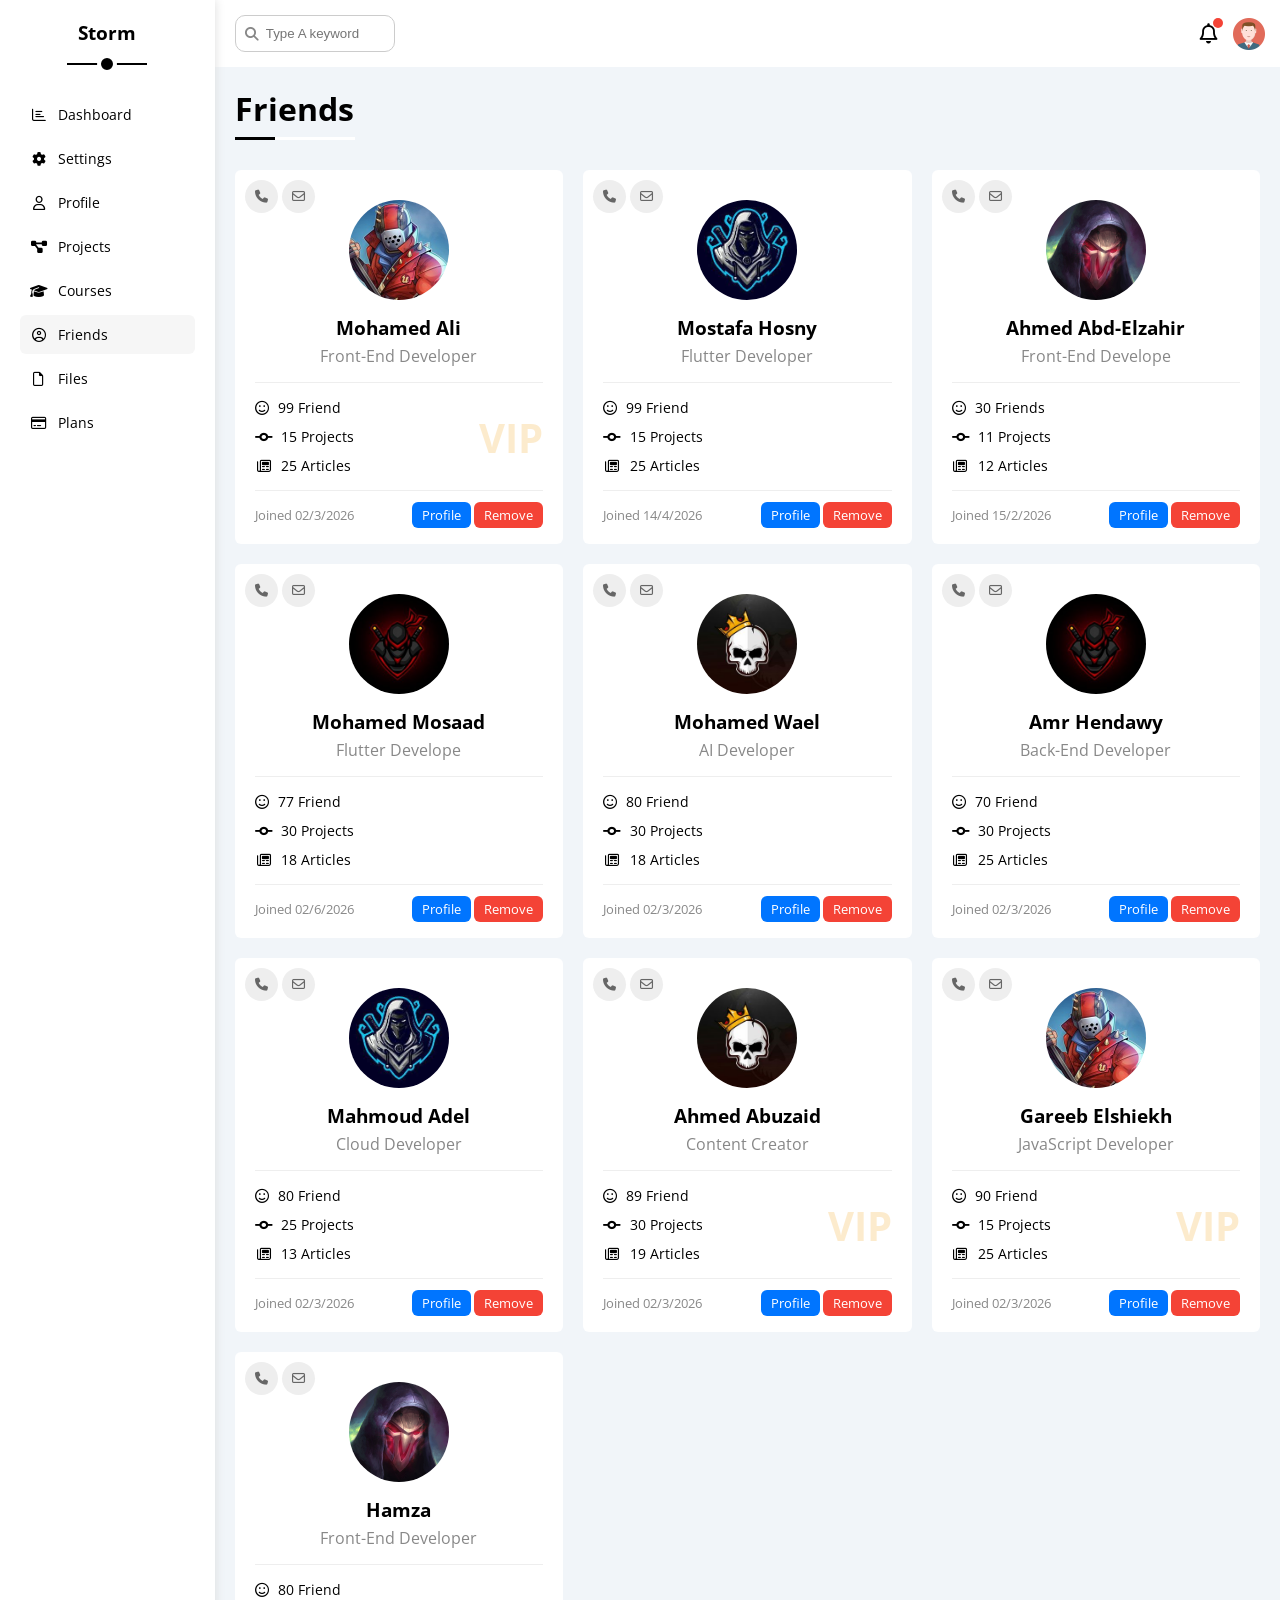
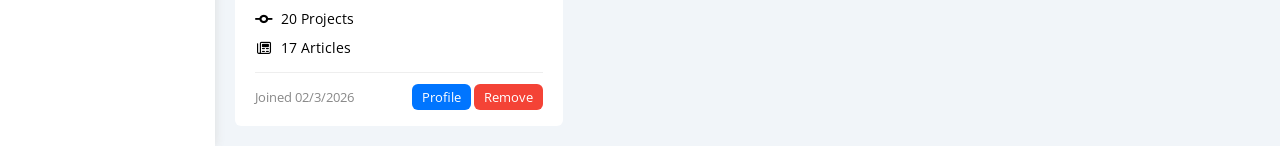
==== friends.html @ 32ca8e14 "push the project" ====
<!doctype html>
<html lang="en">
  <head>
    <meta charset="UTF-8" />
    <meta http-equiv="X-UA-Compatible" content="IE=edge" />
    <meta name="viewport" content="width=device-width, initial-scale=1.0" />
    <title>Friends</title>
    <link rel="stylesheet" href="css/all.min.css" />
    <link rel="stylesheet" href="css/framework.css" />
    <link rel="stylesheet" href="css/master.css" />
    <link rel="preconnect" href="https://fonts.googleapis.com" />
    <link rel="preconnect" href="https://fonts.gstatic.com" crossorigin />
    <link
      href="https://fonts.googleapis.com/css2?family=Open+Sans:wght@300;500&#038;display=swap"
      rel="stylesheet"
    />
  </head>
  <body>
    <div class="page d-flex">
      <div class="sidebar bg-white p-20 p-relative">
        <h3 class="p-relative txt-c mt-0 ">Storm</h3>
        <ul>
          <li>
            <a class="d-flex align-center fs-14 c-black rad-6 p-10" href="index.html">
              <i class="fa-regular fa-chart-bar fa-fw"></i>
              <span>Dashboard</span>
            </a>
          </li>
          <li>
            <a class="d-flex align-center fs-14 c-black rad-6 p-10" href="settings.html">
              <i class="fa-solid fa-gear fa-fw"></i>
              <span>Settings</span>
            </a>
          </li>
          <li>
            <a class="d-flex align-center fs-14 c-black rad-6 p-10" href="profile.html">
              <i class="fa-regular fa-user fa-fw"></i>
              <span>Profile</span>
            </a>
          </li>
          <li>
            <a class="d-flex align-center fs-14 c-black rad-6 p-10" href="projects.html">
              <i class="fa-solid fa-diagram-project fa-fw"></i>
              <span>Projects</span>
            </a>
          </li>
          <li>
            <a class="d-flex align-center fs-14 c-black rad-6 p-10" href="courses.html">
              <i class="fa-solid fa-graduation-cap fa-fw"></i>
              <span>Courses</span>
            </a>
          </li>
          <li>
            <a class="active d-flex align-center fs-14 c-black rad-6 p-10" href="friends.html">
              <i class="fa-regular fa-circle-user fa-fw"></i>
              <span>Friends</span>
            </a>
          </li>
          <li>
            <a class="d-flex align-center fs-14 c-black rad-6 p-10" href="files.html">
              <i class="fa-regular fa-file fa-fw"></i>
              <span>Files</span>
            </a>
          </li>
          <li>
            <a class="d-flex align-center fs-14 c-black rad-6 p-10" href="plans.html">
              <i class="fa-regular fa-credit-card fa-fw"></i>
              <span>Plans</span>
            </a>
          </li>
        </ul>
      </div>
      <div class="content w-full">
        <!-- Start Head  -->
         <div class="head bg-white p-15 between-flex">
          <div class="search p-relative">
            <input class="p-10" type="search" placeholder="Type A keyword">
          </div>
          <div class="icons d-flex align-center">
            <span class="notification p-relative">
              <i class="fa-regular fa-bell fa-lg"></i>
            </span>
            <img src="img/avatar.png" alt="">
          </div>
         </div>
        <!-- End Head  -->
         <h1 class="p-relative">Friends</h1>
         <div class="friends-page d-grid m-20 gap-20">
            <div class="friend bg-white rad-6 p-20 p-relative">
                <div class="call-us">
                    <i class="fa-solid fa-phone"></i>
                    <i class="fa-regular fa-envelope"></i>
                </div>
                <div class="txt-c">
                    <img class="mb-10 mt-10 rad-half w-100 h-100" src="img/friend-01.jpg" alt="">               
                    <h3 class="m-0">Mohamed Ali</h3>
                    <p class="c-gray mt-5 mb-10">Front-End Developer</p>
                </div>
                <div class="icons p-relative fs-14">
                    <div class="mb-10">
                        <i class="fa-regular fa-face-smile mr-5"></i>
                        <span>99 Friend</span>
                    </div>
                    <div class="mb-10">
                        <i class="fa-solid fa-code-commit fa-fw mr-5"></i>
                        <span>15 Projects</span>
                    </div>
                    <div>
                        <i class="fa-regular fa-newspaper fa-fw mr-5"></i>
                        <span>25 Articles</span>
                    </div>
                    <span class="vip fw-bold c-orange">VIP</span>
                </div>
                <div class="info between-flex fs-13">
                    <span class="c-gray">Joined 02/3/2026</span>
                    <div>
                        <a class="bg-blue c-white btn-shape" href="profile.html">Profile</a>
                        <a class="bg-red c-white btn-shape" href="#">Remove</a>
                    </div>
                </div>
            </div>
            <div class="friend bg-white rad-6 p-20 p-relative">
                <div class="call-us">
                    <i class="fa-solid fa-phone"></i>
                    <i class="fa-regular fa-envelope"></i>
                </div>
                <div class="txt-c">
                    <img class="mb-10 mt-10 rad-half w-100 h-100" src="img/friend-02.jpg" alt="">               
                    <h3 class="m-0">Mostafa Hosny</h3>
                    <p class="c-gray mt-5 mb-10">Flutter Developer</p>
                </div>
                <div class="icons p-relative fs-14">
                    <div class="mb-10">
                        <i class="fa-regular fa-face-smile mr-5"></i>
                        <span>99 Friend</span>
                    </div>
                    <div class="mb-10">
                        <i class="fa-solid fa-code-commit fa-fw mr-5"></i>
                        <span>15 Projects</span>
                    </div>
                    <div>
                        <i class="fa-regular fa-newspaper fa-fw mr-5"></i>
                        <span>25 Articles</span>
                    </div>
                </div>
                <div class="info between-flex fs-13">
                    <span class="c-gray">Joined 14/4/2026</span>
                    <div>
                        <a class="bg-blue c-white btn-shape" href="profile.html">Profile</a>
                        <a class="bg-red c-white btn-shape" href="#">Remove</a>
                    </div>
                </div>
            </div>
            <div class="friend bg-white rad-6 p-20 p-relative">
                <div class="call-us">
                    <i class="fa-solid fa-phone"></i>
                    <i class="fa-regular fa-envelope"></i>
                </div>
                <div class="txt-c">
                    <img class="mb-10 mt-10 rad-half w-100 h-100" src="img/friend-03.jpg" alt="">               
                    <h3 class="m-0">Ahmed Abd-Elzahir</h3>
                    <p class="c-gray mt-5 mb-10">Front-End Develope</p>
                </div>
                <div class="icons p-relative fs-14">
                    <div class="mb-10">
                        <i class="fa-regular fa-face-smile mr-5"></i>
                        <span>30 Friends</span>
                    </div>
                    <div class="mb-10">
                        <i class="fa-solid fa-code-commit fa-fw mr-5"></i>
                        <span>11 Projects</span>
                    </div>
                    <div>
                        <i class="fa-regular fa-newspaper fa-fw mr-5"></i>
                        <span>12 Articles</span>
                    </div>
                </div>
                <div class="info between-flex fs-13">
                    <span class="c-gray">Joined 15/2/2026</span>
                    <div>
                        <a class="bg-blue c-white btn-shape" href="profile.html">Profile</a>
                        <a class="bg-red c-white btn-shape" href="#">Remove</a>
                    </div>
                </div>
            </div>
            <div class="friend bg-white rad-6 p-20 p-relative">
                <div class="call-us">
                    <i class="fa-solid fa-phone"></i>
                    <i class="fa-regular fa-envelope"></i>
                </div>
                <div class="txt-c">
                    <img class="mb-10 mt-10 rad-half w-100 h-100" src="img/friend-04.jpg" alt="">               
                    <h3 class="m-0">Mohamed Mosaad</h3>
                    <p class="c-gray mt-5 mb-10">Flutter Develope</p>
                </div>
                <div class="icons p-relative fs-14">
                    <div class="mb-10">
                        <i class="fa-regular fa-face-smile mr-5"></i>
                        <span>77 Friend</span>
                    </div>
                    <div class="mb-10">
                        <i class="fa-solid fa-code-commit fa-fw mr-5"></i>
                        <span>30 Projects</span>
                    </div>
                    <div>
                        <i class="fa-regular fa-newspaper fa-fw mr-5"></i>
                        <span>18 Articles</span>
                    </div>
                </div>
                <div class="info between-flex fs-13">
                    <span class="c-gray">Joined 02/6/2026</span>
                    <div>
                        <a class="bg-blue c-white btn-shape" href="profile.html">Profile</a>
                        <a class="bg-red c-white btn-shape" href="#">Remove</a>
                    </div>
                </div>
            </div>
            <div class="friend bg-white rad-6 p-20 p-relative">
                <div class="call-us">
                    <i class="fa-solid fa-phone"></i>
                    <i class="fa-regular fa-envelope"></i>
                </div>
                <div class="txt-c">
                    <img class="mb-10 mt-10 rad-half w-100 h-100" src="img/friend-05.jpg" alt="">               
                    <h3 class="m-0">Mohamed Wael</h3>
                    <p class="c-gray mt-5 mb-10">AI Developer</p>
                </div>
                <div class="icons p-relative fs-14">
                    <div class="mb-10">
                        <i class="fa-regular fa-face-smile mr-5"></i>
                        <span>80 Friend</span>
                    </div>
                    <div class="mb-10">
                        <i class="fa-solid fa-code-commit fa-fw mr-5"></i>
                        <span>30 Projects</span>
                    </div>
                    <div>
                        <i class="fa-regular fa-newspaper fa-fw mr-5"></i>
                        <span>18 Articles</span>
                    </div>
                </div>
                <div class="info between-flex fs-13">
                    <span class="c-gray">Joined 02/3/2026</span>
                    <div>
                        <a class="bg-blue c-white btn-shape" href="profile.html">Profile</a>
                        <a class="bg-red c-white btn-shape" href="#">Remove</a>
                    </div>
                </div>
            </div>
            <div class="friend bg-white rad-6 p-20 p-relative">
                <div class="call-us">
                    <i class="fa-solid fa-phone"></i>
                    <i class="fa-regular fa-envelope"></i>
                </div>
                <div class="txt-c">
                    <img class="mb-10 mt-10 rad-half w-100 h-100" src="img/friend-04.jpg" alt="">               
                    <h3 class="m-0">Amr Hendawy</h3>
                    <p class="c-gray mt-5 mb-10">Back-End Developer</p>
                </div>
                <div class="icons p-relative fs-14">
                    <div class="mb-10">
                        <i class="fa-regular fa-face-smile mr-5"></i>
                        <span>70 Friend</span>
                    </div>
                    <div class="mb-10">
                        <i class="fa-solid fa-code-commit fa-fw mr-5"></i>
                        <span>30 Projects</span>
                    </div>
                    <div>
                        <i class="fa-regular fa-newspaper fa-fw mr-5"></i>
                        <span>25 Articles</span>
                    </div>
                </div>
                <div class="info between-flex fs-13">
                    <span class="c-gray">Joined 02/3/2026</span>
                    <div>
                        <a class="bg-blue c-white btn-shape" href="profile.html">Profile</a>
                        <a class="bg-red c-white btn-shape" href="#">Remove</a>
                    </div>
                </div>
            </div>
            <div class="friend bg-white rad-6 p-20 p-relative">
                <div class="call-us">
                    <i class="fa-solid fa-phone"></i>
                    <i class="fa-regular fa-envelope"></i>
                </div>
                <div class="txt-c">
                    <img class="mb-10 mt-10 rad-half w-100 h-100" src="img/friend-02.jpg" alt="">               
                    <h3 class="m-0">Mahmoud Adel</h3>
                    <p class="c-gray mt-5 mb-10">Cloud Developer</p>
                </div>
                <div class="icons p-relative fs-14">
                    <div class="mb-10">
                        <i class="fa-regular fa-face-smile mr-5"></i>
                        <span>80 Friend</span>
                    </div>
                    <div class="mb-10">
                        <i class="fa-solid fa-code-commit fa-fw mr-5"></i>
                        <span>25 Projects</span>
                    </div>
                    <div>
                        <i class="fa-regular fa-newspaper fa-fw mr-5"></i>
                        <span>13 Articles</span>
                    </div>
                </div>
                <div class="info between-flex fs-13">
                    <span class="c-gray">Joined 02/3/2026</span>
                    <div>
                        <a class="bg-blue c-white btn-shape" href="profile.html">Profile</a>
                        <a class="bg-red c-white btn-shape" href="#">Remove</a>
                    </div>
                </div>
            </div>
            <div class="friend bg-white rad-6 p-20 p-relative">
                <div class="call-us">
                    <i class="fa-solid fa-phone"></i>
                    <i class="fa-regular fa-envelope"></i>
                </div>
                <div class="txt-c">
                    <img class="mb-10 mt-10 rad-half w-100 h-100" src="img/friend-05.jpg" alt="">               
                    <h3 class="m-0">Ahmed Abuzaid</h3>
                    <p class="c-gray mt-5 mb-10">Content Creator</p>
                </div>
                <div class="icons p-relative fs-14">
                    <div class="mb-10">
                        <i class="fa-regular fa-face-smile mr-5"></i>
                        <span>89 Friend</span>
                    </div>
                    <div class="mb-10">
                        <i class="fa-solid fa-code-commit fa-fw mr-5"></i>
                        <span>30 Projects</span>
                    </div>
                    <div>
                        <i class="fa-regular fa-newspaper fa-fw mr-5"></i>
                        <span>19 Articles</span>
                    </div>
                    <span class="vip fw-bold c-orange">VIP</span>
                </div>
                <div class="info between-flex fs-13">
                    <span class="c-gray">Joined 02/3/2026</span>
                    <div>
                        <a class="bg-blue c-white btn-shape" href="profile.html">Profile</a>
                        <a class="bg-red c-white btn-shape" href="#">Remove</a>
                    </div>
                </div>
            </div>
            <div class="friend bg-white rad-6 p-20 p-relative">
                <div class="call-us">
                    <i class="fa-solid fa-phone"></i>
                    <i class="fa-regular fa-envelope"></i>
                </div>
                <div class="txt-c">
                    <img class="mb-10 mt-10 rad-half w-100 h-100" src="img/friend-01.jpg" alt="">               
                    <h3 class="m-0">Gareeb Elshiekh</h3>
                    <p class="c-gray mt-5 mb-10">JavaScript Developer</p>
                </div>
                <div class="icons p-relative fs-14">
                    <div class="mb-10">
                        <i class="fa-regular fa-face-smile mr-5"></i>
                        <span>90 Friend</span>
                    </div>
                    <div class="mb-10">
                        <i class="fa-solid fa-code-commit fa-fw mr-5"></i>
                        <span>15 Projects</span>
                    </div>
                    <div>
                        <i class="fa-regular fa-newspaper fa-fw mr-5"></i>
                        <span>25 Articles</span>
                    </div>
                    <span class="vip fw-bold c-orange">VIP</span>
                </div>
                <div class="info between-flex fs-13">
                    <span class="c-gray">Joined 02/3/2026</span>
                    <div>
                        <a class="bg-blue c-white btn-shape" href="profile.html">Profile</a>
                        <a class="bg-red c-white btn-shape" href="#">Remove</a>
                    </div>
                </div>
            </div>
            <div class="friend bg-white rad-6 p-20 p-relative">
                <div class="call-us">
                    <i class="fa-solid fa-phone"></i>
                    <i class="fa-regular fa-envelope"></i>
                </div>
                <div class="txt-c">
                    <img class="mb-10 mt-10 rad-half w-100 h-100" src="img/friend-03.jpg" alt="">               
                    <h3 class="m-0">Hamza</h3>
                    <p class="c-gray mt-5 mb-10">Front-End Developer</p>
                </div>
                <div class="icons p-relative fs-14">
                    <div class="mb-10">
                        <i class="fa-regular fa-face-smile mr-5"></i>
                        <span>80 Friend</span>
                    </div>
                    <div class="mb-10">
                        <i class="fa-solid fa-code-commit fa-fw mr-5"></i>
                        <span>20 Projects</span>
                    </div>
                    <div>
                        <i class="fa-regular fa-newspaper fa-fw mr-5"></i>
                        <span>17 Articles</span>
                    </div>
                </div>
                <div class="info between-flex fs-13">
                    <span class="c-gray">Joined 02/3/2026</span>
                    <div>
                        <a class="bg-blue c-white btn-shape" href="profile.html">Profile</a>
                        <a class="bg-red c-white btn-shape" href="#">Remove</a>
                    </div>
                </div>
            </div>
         </div>
      </div>
    </div>
    </div>
  </body>
</html>
---- css/framework.css ----
:root {
    --blue-color : #0075ff;
    --blue-alt-color: #0d69d5;
    --orange-color : #f59e0b;
    --green-color : #22c55e;
    --red-color : #f44336;
    --grey-color : #888;
}
/* Start Box  */
.d-flex {
    display: flex;
}
.f-wrap {
    flex-wrap: wrap;
} 
.align-center {
    align-items: center;
}
.space-between {
    justify-content: space-between;
}
.w-full {
    width: 100%;
}
.d-grid {
    display: grid;
}
.gap-20 {
    gap: 20px;
}
.d-block {
    display: block;
}
@media (max-width: 767px) {
    .block-mobile {
        display: block;
    }
    .hide-mobile {
        display: none;
    }
}
/* End Box  */

/* Start Padding + Margin  */
.p-10 {
    padding: 10px;
}
.p-15 {
    padding: 15px;
}
.p-20 {
    padding: 20px;
}
.pt-10 {
    padding-top: 10px;
}
.pt-15 {
    padding-top: 15px;
}
.pt-20 {
    padding-top: 20px;
}
.pb-15 {
    padding-bottom: 15px;
}
.pb-20 {
    padding-bottom: 20px;
}
.pl-15 {
    padding-left: 15px;
}
.m-15 {
    margin: 15px;
}
.m-20 {
    margin: 20px;
}
.m-0 {
    margin: 0;
}
.mt-0 {
    margin-top: 0;
}
.mt-5 {
    margin-top: 5px;
}
.mt-10 {
    margin-top: 10px;
}
.mt-15 {
    margin-top: 15px;
}
.mt-20 {
    margin-top: 20px;
}
.mt-25 {
    margin-top: 25px;
}
.mr-5 {
    margin-right: 5px;
}
.mr-10 {
    margin-right: 10px;
}
.mr-15 {
    margin-right: 15px;
}
.mb-0 {
    margin-bottom: 0px;
}
.mb-5 {
    margin-bottom: 5px;
}
.mb-10 {
    margin-bottom: 10px;
}
.mb-15 {
    margin-bottom: 15px;
}
.mb-20 {
    margin-bottom: 20px;
} 
.mb-25 {
    margin-bottom: 25px;
} 
/* End Padding + Margin  */

/* Start Color  */
.bg-white {
    background-color: white;
}
.bg-eee {
    background-color: #eee;
}
.bg-blue {
    background-color: var(--blue-color);
}
.bg-orange {
    background-color: var(--orange-color);
}
.bg-green {
    background-color: var(--green-color);
}
.bg-red {
    background-color: var(--red-color);
}
.c-white {
    color: white;
}
.c-black {
    color: black;
}
.c-gray {
    color: var(--grey-color);
}
.c-blue {
    color: var(--blue-color);
}
.c-orange {
    color: var(--orange-color);
}
.c-green {
    color: var(--green-color);
}
.c-red {
    color: var(--red-color);
}
/* End Color  */

/* Start Position  */
.p-absolute {
    position: absolute;
}
.p-relative {
    position: relative;
}
/* End Possition  */

/* Start Font  */
.txt-c {
    text-align: center;
}
.fs-13 {
    font-size: 13px;
}
.fs-14 {
    font-size: 14px;
}
.fs-15 {
    font-size: 15px;
}
.fs-25 {
    font-size: 25px;
}
.fw-bold {
    font-weight: bold;
}
.h-full {
    height: 100%;
}
.w-100 {
    width: 100px;
}
.h-100 {
    height: 100px;
}
@media (max-width: 767px) {
    .txt-c-mobile {
        text-align: center;
    }
}
.w-fit {
    width: fit-content;
}
/* End Font  */

/* Start Border  */
.rad-half {
    border-radius: 50%;
}
.b-none {
    border: none;
}
.border-ccc {
    border: 1px solid #ccc;
}
.border-eee {
    border: 1px solid #eee;
}
.borderb-eee {
    border-bottom: 1px solid #eee;
}
.rad-6 {
    border-radius: 6px;
}
.rad-10 {
    border-radius: 10px;
}
/* End Border  */
/* Start Components  */
.center-flex {
    display: flex;
    align-items: center;
    justify-content: center;
}
.between-flex {
    display: flex;
    align-items: center;
    justify-content: space-between;
}
.btn-shape {
    padding: 4px 10px;
    border-radius: 6px;
}
/* End Components  */
---- css/master.css ----
:root {
    --blue-color : #0075ff;
    --blue-alt-color: #0d69d5;
    --orange-color : #f59e0b;
    --green-color : #22c55e;
    --red-color : #f44336;
    --grey-color : #888;
}
* {
    -webkit-box-sizing: border-box;
    -moz-box-sizing: border-box;
    box-sizing: border-box;
    padding: 0;
    margin: 0;
}
body {
    font-family: "Open Sans", sans-serif;
    margin: 0;
}
*:focus {
    outline: none;
}
a {
    text-decoration: none;
}
ul {
    list-style: none;
    padding: 0;
}
::-webkit-scrollbar {
    width: 15px;
}
::-webkit-scrollbar-track {
    background-color: white;
}
::-webkit-scrollbar-thumb {
    background-color: var(--blue-color);
}
::-webkit-scrollbar-thumb:hover {
    background-color: var(--blue-alt-color);
}
.page {
    background-color: #f1f5f9;
    min-height: 100vh;
}

/* Start Sidebar  */
.sidebar {
    width: 250px;
    box-shadow: 0 0 10px #DDD;
}
.sidebar > h3 {
    margin-bottom: 50px;
}
.sidebar > h3::before {
    content: "";
    position: absolute;
    width: 80px;
    height: 2px;
    background-color: black;
    left: 50%;
    transform: translateX(-50%);
    bottom: -20px;
}
.sidebar > h3::after {
    content: "";
    position: absolute;
    width: 12px;
    height: 12px;
    border: 4px solid white;
    background-color: black;
    border-radius: 50%;
    bottom: -29px;
    left: 50%;
    transform: translateX(-50%);
}
.sidebar ul li a {
    margin-bottom: 5px;
    transition: .3s;
} 
.sidebar ul li a:hover,
.sidebar ul li a.active {
    background-color: #f6f6f6;
}
.sidebar ul li a span {
    font-size: 14px;
    margin-left: 10px;
}
@media (max-width: 767px) {
    .sidebar {
        width: 58px;
        padding: 10px;
    }
    .sidebar > h3 {
        font-size: 13px;
        margin-bottom: 15px;
    }
    .sidebar > h3::before,
    .sidebar > h3::after {
        display: none;
    }
    .sidebar ul li a span {
        display: none;
    }
}
/* End Sidebar  */

/* Start Dashboard Page */
.content {
    overflow: hidden;
}
.head .search::before {
    font-family: var(--fa-style-family-classic);
    content: "\f002";
    font-weight: 900;
    position: absolute;
    left: 15px;
    top: 50%;
    transform: translateY(-50%);
    font-size: 14px;
    color: var(--grey-color);
}
.head .search input {
    border: 1px solid #ccc;
    border-radius: 10px;
    margin-left: 5px;
    padding-left: 30px;
    width: 160px;
    transition: width .3s;
}
.head .search input:focus {
    width: 200px;
}
.head .search input:focus::placeholder {
    opacity: 0;
}
.head .icons .notification::before {
    content: "";
    position: absolute;
    width: 10px;
    height: 10px;
    background-color: var(--red-color);
    border-radius: 50%;
    right: -5px;
    top: -5px;
}
.head .icons img {
    width: 32px;
    height: 32px;
    margin-left: 15px;
}
.page h1 {
    margin: 20px 20px 40px;
}
.page h1::before,
.page h1::after {
    content: "";
    position: absolute;
    height: 3px;
    bottom: -10px;
    left: 0;
}
.page h1::before {
    background-color: white;
    width: 120px;
}
.page h1::after {
    background-color: black;
    width: 40px;
}
.wrapper {
    grid-template-columns: repeat(auto-fill, minmax(450px, 1fr));
    margin-left: 20px;
    margin-right: 20px;
    margin-bottom: 20px;
}
@media (max-width: 767px) {
    .wrapper {
        grid-template-columns: minmax(200px, 1fr);
        margin-left: 10px;
        margin-right: 10px;
        gap: 10px;
    }
}
.welcome {
    overflow: hidden;
}
.welcome .intro img {
    width: 170px;
    margin-bottom: -10px;
}
.welcome .avatar {
    width: 64px;
    height: 64px;
    border: 2px solid white;
    border-radius: 50%;
    padding: 2px;
    margin-left: 20px;
    margin-top: -32px;
    box-shadow: 0 0 5px #DDD;
}
.welcome .body {
    border-top: 1px solid #eee;
    border-bottom: 1px solid #eee;
}
.welcome .body > div {
    flex: 1;
}
.welcome .visit {
    margin: 0 15px 15px auto;
    transition: .3s;
}
.welcome .visit:hover {
    background-color: var(--blue-alt-color);
}
@media (max-width: 767px) {
    .welcome {
        padding-bottom: 30px;
    }
    .welcome .avatar {
        margin-left: 0;
    }
    .welcome .body > div:not(:last-child) {
        margin-bottom: 20px;
    }
}
.quick-draft textarea {
    resize: none;
    min-height: 180px;
}
.quick-draft .save {
    margin-left: auto;
    transition: .3s;
    cursor: pointer;
}
.quick-draft .save:hover {
    background-color: var(--blue-alt-color);
}
.targets .target-row .icon {
    width: 80px;
    height: 80px;
    margin-right: 15px;
}
.targets .details {
    flex: 1;
}
.targets .details .progress {
    height: 4px;
}
.targets .details .progress > span {
    position: absolute;
    top: 0;
    left: 0;
    height: 100%;
}
.targets .details .progress > span span {
    position: absolute;
    bottom: 16px;
    right: -16px;
    color: white;
    padding: 2px 5px;
    border-radius: 6px;
    font-size: 13px;
}
.targets .details .progress > span span::after {
    content: "";
    position: absolute;
    border-color: transparent;
    border-width: 5px;
    border-style: solid;
    bottom: -10px;
    left: 50%;
    transform: translateX(-50%);
}
.targets .details .progress > .blue span::after {
    border-top-color: var(--blue-color);
}
.targets .details .progress > .orange span::after {
    border-top-color: var(--orange-color);
}
.targets .details .progress > .green span::after {
    border-top-color: var(--green-color);
}
.blue .icon,
.blue .progress {
    background-color: rgb(0 117 255 / 20%);
}
.orange .icon,
.orange .progress {
    background-color: rgb(245 158 11 / 20%);
}
.green .icon,
.green .progress {
    background-color: rgb(34 197 94 / 20%);
}
.tickets .box {
    border: 1px solid #ccc;
    width: calc(50% - 10px);
}
@media (max-width: 767px) {
    .tickets .box {
        width: 100%;
    }
}
.latest-news .news-row:not(:last-of-type) {
    margin-bottom: 20px;
    padding-bottom: 20px;
    border-bottom: 1px solid #eee;
}
.latest-news .news-row img {
    width: 100px;
    border-radius: 6px;
    margin-right: 15px;
}
.latest-news .info {
    flex-grow: 1;
}
.latest-news .info h3 {
    margin: 0 0 6px;
    font-size: 16px;
}
@media (max-width: 767px) {
    .latest-news .news-row {
        display: block;
    }
    .latest-news .news-row .label {
        margin: 10px auto;
        width: fit-content;
    }
}
.tasks .task-row:not(:last-of-type) {
    margin-bottom: 15px;
    padding-bottom: 15px;
    border-bottom: 1px solid #eee;
}
.tasks .info {
    flex-grow: 1;
}
.tasks .done {
    opacity: .3;
}
.tasks .done h3,
.tasks .done p {
    text-decoration: line-through;
}
.tasks .delete {
    cursor: pointer;
    transition: .3s;
}
.tasks .delete:hover {
    color: var(--red-color);
}
.uploaded .upload-row .info img {
    width: 40px;
    height: 40px;
    margin-right: 15px;
}
.uploaded .upload-row:not(:last-of-type) {
    margin-bottom: 15px;
    padding-bottom: 15px;
    border-bottom: 1px solid #eee;
}
.last-project ul::before {
    content: "";
    position: absolute;
    left: 11px;
    width: 2px;
    height: 100%;
    background-color: var(--blue-color);
}
.last-project ul li::before {
    content: "";
    width: 20px;
    height: 20px;
    display: block;
    border-radius: 50%;
    background-color: white;
    border: 2px solid white;
    outline: 2px solid var(--blue-color);
    margin-right: 15px;
    z-index: 1;
}
.last-project ul li.done::before {
    background-color: var(--blue-color);
}
.last-project ul li.current::before {
    animation: change-color .8s infinite alternate;
}
.last-project .launch-icon {
    position: absolute;
    width: 160px;
    right: 0;
    bottom: 0;
    opacity: .1;
}
.reminders ul li .key {
    width: 15px;
    height: 15px;
}
.reminders ul li > .blue {
    border-left: 2px solid var(--blue-color);
}
.reminders ul li > .orange {
    border-left: 2px solid var(--orange-color);
}
.reminders ul li > .green {
    border-left: 2px solid var(--green-color);
}
.reminders ul li > .red {
    border-left: 2px solid var(--red-color);
}
.latest-post .post-text {
    text-transform: capitalize;
    line-height: 1.8;
    border-top: 1px solid #eee;
    border-bottom: 1px solid #eee;
    min-height: 140px;
}
.latest-post .info img {
    width: 50px;
}
.social .box {
    padding-left: 70px;
}
.social .box i {
    position: absolute;
    left: 0;
    top: 0;
    width: 52px;
    transition: 0.3s;
}
.social .twitter {
    background-color: rgb(29 161 242 / 20%);
    color: #1da1f2;
}
.social .twitter i,
.social .twitter a {
    background-color: #1da1f2;
}
.social .facebook {
    background-color: rgb(24 119 242 / 20%);
    color: #1da1f2;
}
.social .facebook i,
.social .facebook a {
    background-color: #1877f2;
}
.social .youtube {
    background-color: rgb(255 0 0 / 20%);
    color: #ff0000;
}
.social .youtube i,
.social .youtube a {
    background-color: #ff0000;
}
.social .linkedin {
    background-color: rgb(0 119 181 / 20%);
    color: #0077b5;
}
.social .linkedin i, 
.social .linkedin a {
    background-color: #0077b5;
}
.social .box i:hover {
    transform: rotate(5deg);
}     
.projects .responsive-table {
    overflow-x: auto;
}
.projects table {
    min-width: 1000px;
    border-spacing: 0;
}
.projects thead td {
    background-color: #eee;
    font-weight: bold;
}
.projects table td {
    padding: 15px;
}
.projects tbody td {
    border-bottom: 1px solid #eee;
    border-left: 1px solid #eee;
    transition: .3s;
}
.projects tbody tr td:last-child {
    border-right: 1px solid #eee;
}
.projects tbody tr:hover td {
    background-color: #faf7f7;
}
.projects table img {
    width: 32px;
    height: 32px;
    border-radius: 50%;
    padding: 2px;
    background-color: white;
}
.projects table img:not(:last-child) {
    margin-right: -20px;
}
/* End Dashboard Page */

/* Start Settings Page */
.settings-page {
    grid-template-columns: repeat(auto-fill, minmax(500px, 1fr));
}
@media (max-width: 767px) {
    .settings-page {
        grid-template-columns: minmax(100px, 1fr);
        margin-left: 10px;
        margin-right: 10px;
        gap: 10px;
    }
}
.settings-page .close-message {
    resize: none;
    border: 1px solid #ccc;
    min-height: 150px;
}
.settings-page .email {
    display: inline-flex;
    width: calc(100% - 80px);
}
.settings-page .social-info i {
    width: 40px;
    height: 40px;
    background-color: #f6f6f6;
    border: 1px solid #DDD;
    border-right: none;
    border-radius: 6px 0 0 6px;
    transition: .3s;
}
.settings-page .social-info input {
    height: 40px;
    background-color: #f6f6f6;
    border: 1px solid #DDD;
    padding-left: 10px;
    border-radius: 0 6px 6px 0;
}
.settings-page .social-info > div:focus-within i {
    color: black;
}

.widgets-control .control input[type="checkbox"] {
    -webkit-appearance: none;
    appearance: none;
}
.widgets-control .control label {
    padding-left: 30px;
    cursor: pointer;
    position: relative;
}
.widgets-control .control label::before {
    content: "";
    position: absolute;
    left: 0;
    top: 50%;
    margin-top: -9px;
    width: 14px;
    height: 14px;
    border: 2px solid var(--grey-color);
    border-radius: 4px;
}
.widgets-control .control label:hover::before {
    border-color: var(--blue-alt-color);
}
.widgets-control .control label::after {
    font-family: var(--fa-style-family-classic);
    content: "\f00c";
    font-weight: 900;
    position: absolute;
    left: 0;
    top: 50%;
    margin-top: -9px;
    background-color: var(--blue-color);
    border-radius: 4px;
    color: white;
    font-size: 12px;
    width: 18px;
    height: 18px;
    display: flex;
    align-items: center;
    justify-content: center;
    transform: scale(0) rotate(360deg);
    transition: .3s;
}
.widgets-control .control input[type="checkbox"]:checked + label::after {
    transform: scale(1);
} 

.backup-control input[type="radio"] {
    -webkit-appearance: none;
    appearance: none;
}
.backup-control .date label {
    padding-left: 30px;
    cursor: pointer;
    position: relative;
}
.backup-control .date label::before {
    content: "";
    position: absolute;
    left: 0;
    top: 50%;
    margin-top: -11px;
    width: 18px;
    height: 18px;
    border: 2px solid var(--grey-color);
    border-radius: 50%;
}
.backup-control .date label::after {
    content: "";
    position: absolute;
    left: 5px;
    top: 5px;
    background-color: var(--blue-color);
    border-radius: 50%;
    width: 12px;
    height: 12px;
    transform: scale(0);
    transition: .3s;
}
.backup-control .date input[type="radio"]:checked + label::before {
    border-color: var(--blue-alt-color);
}
.backup-control .date input[type="radio"]:checked + label::after {
    transform: scale(1);
}
.backup-control .servers {
    border-top: 1px solid #eee;
    padding-top: 20px;
}
@media (max-width: 767px) {
    .backup-control .servers {
        flex-wrap: wrap;
    }
}
.backup-control .servers .server {
    border: 2px solid #eee;
    position: relative;
    margin: 5px;
}
.backup-control .servers .server label {
    cursor: pointer;
}
.backup-control .servers input[type="radio"]:checked + .server {
    border-color: var(--blue-color);
    color: var(--blue-color);
}
/* End Settings Page */

/* Start Profile Page */
@media (max-width: 767px) {
    .profile-page .overview {
        flex-direction: column;
    }
}
.profile-page .avatar-box {
    width: 300px;
}
@media (min-width: 768px) {
    .profile-page .avatar-box {
        border-right: 1px solid #eee;
    }
}
.profile-page .avatar-box img {
    width: 120px;
    height: 120px;
}
.profile-page .avatar-box .level {
    height: 6px;
    overflow: hidden;
    margin: auto;
    width: 70%;
}
.profile-page .avatar-box .level span {
    position: absolute;
    left: 0;
    top: 0;
    height: 100%;
    background-color: var(--blue-color);
    border-radius: 6px;
}
.profile-page .info-box .box {
    flex-wrap: wrap;
    border-bottom: 1px solid #eee;
    transition: .3s;
}
.profile-page .info-box .box:hover {
    background-color: #f9f9f9;
}
.profile-page .info-box .box > div{
    min-width: 250px;
    padding: 10px 0 0;
}
.profile-page .info-box .box h4 {
    font-weight: normal;
}
.profile-page .info-box .box .toggle-switch {
    height: 20px;
}
.profile-page .info-box .box .toggle-switch::before {
    width: 12px;
    height: 12px;
    font-size: 8px;
}
.profile-page .info-box .toggle-checkbox:checked + .toggle-switch::before {
    left: 62px;
}
.other-data .skills-card {
    flex-grow: 1;
}
@media (max-width: 767px) {
    .other-data {
        flex-direction: column;
}
}
.profile-page .skills-card ul li {
    padding: 15px 0;
}
.profile-page .skills-card ul li:not(:last-child) {
    border-bottom: 1px solid #eee;
}
.profile-page .skills-card ul li span {
    display: inline-flex;
    padding: 4px 10px;
    background-color: #eee;
    border-radius: 6px;
    font-size: 14px;
}
.profile-page .skills-card ul li span:not(:last-child) {
    margin-right: 5px;
}
.profile-page .activities {
    flex-grow: 2;
}
.profile-page .activities .activity:not(:last-of-type) {
    border-bottom: 1px solid #eee;
    padding-bottom: 20px;
    margin-bottom: 20px;
}
.profile-page .activities .activity img {
    width: 64px;
    height: 64px;
    border-radius: 50%;
    margin-right: 10px;
}
@media (min-width: 768px) {
    .profile-page .activities .activity .date {
        margin-left: auto;
        text-align: right;
    }
}
@media (max-width: 767px) {
    .profile-page .activities .activity {
        flex-direction: column;
    }
    .profile-page .activities .activity img {
        margin-right: 0;
        margin-bottom: 15px;
    }
    .profile-page .activities .activity .date {
        margin-top: 15px;
    }
}
/* End Profile Page */

/* Start Projects Page */
.projects-page {
    grid-template-columns: repeat(auto-fill, minmax(500px, 1fr));
}
@media (max-width: 767px) {
    .projects-page {
        grid-template-columns: minmax(200px, 1fr);
        margin-left: 10px;
        margin-right: 10px;
        gap: 10px;
    }
}
.projects-page .project .date {
    position: absolute;
    right: 10px;
    top: 10px;
}
.projects-page .project h4 {
    font-weight: normal;
}
.projects-page .project .team {
    position: relative;
    min-height: 80px;
}
.projects-page .project .team a {
    position: absolute;
    left: 0;
    bottom: 0;
}
.projects-page .project .team a:nth-child(2) {
    left: 25px;
}
.projects-page .project .team a:nth-child(3) {
    left: 50px;
}
.projects-page .project .team a:nth-child(4) {
    left: 75px;
}
.projects-page .project .team a:nth-child(5) {
    left: 100px;
}
.projects-page .project .team a:hover {
    z-index: 1000;
}
.projects-page .project .team img {
    width: 40px;
    height: 40px;
    border-radius: 50%;
    border: 2px solid white;
}
.projects-page .project .do {
    justify-content: flex-end;
    border-top: 1px solid #eee;
    padding-top: 15px;
    margin-top: 15px;
}
.projects-page .project .do span {
    padding: 3px 8px;
    margin-left: 5px;
    width: fit-content;
}
.projects-page .project .info {
    border-top: 1px solid #eee;
    margin-top: 15px;
    padding-top: 15px;
}
.projects-page .project .prog {
    height: 8px;
    width: 260px;
    position: relative;
    border-radius: 6px;
}
.projects-page .project .prog span {
    position: absolute;
    left: 0;
    top: 0;
    height: 100%;
    border-radius: 6px;
}
@media (max-width: 767px) {
    .projects-page .project .do {
        flex-direction: column;
    }
    .projects-page .project .do span:not(:last-child) {
    margin-bottom: 15px;
    }
    .projects-page .project .info {
        flex-direction: column;
    }
    .projects-page .project .info .prog {
        margin-bottom: 15px;
    }
}
/* End Projects Page */

/* Start Cources Page */
.courses-page {
    grid-template-columns: repeat(auto-fill, minmax(300px, 1fr));
}
@media (max-width: 767px) {
    .courses-page {
        grid-template-columns: minmax(200px, 1fr);
        margin-left: 10px;
        margin-right: 10px;
        gap: 10px;
    }
}
.courses-page .course {
    overflow: hidden;
}
.courses-page .course .cover {
    max-width: 100%;
}
.courses-page .course .instructor {
    position: absolute;
    width: 64px;
    height: 64px;
    border-radius: 50%;
    top: 20px;
    left: 20px;
    border: 2px solid white;
}
.courses-page .course .description {
    line-height: 1.8;
}
.courses-page .course .info {
    border-top: 1px solid #eee;
    font-size: 13px;
}
.courses-page .course .info .title {
    position: absolute;
    top: -13px;
    left: 50%;
    transform: translateX(-50%);
    font-size: 13px;
}
/* End Cources Page */

/* Start Freinds Page */
.friends-page {
    grid-template-columns: repeat(auto-fill, minmax(300px, 1fr));
}
@media (max-width: 767px) {
    .friends-page {
        grid-template-columns: minmax(200px, 1fr);
        margin-left: 10px;
        margin-right: 10px;
        gap: 10px;
    }
}
.friends-page .friend .call-us {
    position: absolute;
    left: 10px;
    top: 10px;
}
.friends-page .friend .call-us i {
    background-color: #eee;
    padding: 10px;
    border-radius: 50%;
    color: #666;
    font-size: 13px;
    cursor: pointer;
    transition: 0.3s;
}
.friends-page .friend .call-us i:hover {
    background-color: var(--blue-color);
    color: white;
}
.friends-page .friend .icons {
    border-top: 1px solid #eee;
    border-bottom: 1px solid #eee;
    margin-top: 15px;
    margin-bottom: 15px;
    padding-top: 15px;
    padding-bottom: 15px;
}

.friends-page .friend .icons .vip {
    position: absolute;
    right: 0;
    top: 50%;
    transform: translateY(-50%);
    font-size: 40px;
    opacity: 0.2;
}
/* End Freinds Page */

/* Start Files Page */
.files-page {
    flex-direction: row-reverse;
    align-items: flex-start;
}
@media (max-width: 767px) {
    .files-page {
        flex-direction: column;
        align-items: normal;
    }
}
.files-page .files-stats {
    min-width: 260px;
}
.files-page .files-stats .icon {
    width: 40px;
    height: 40px;
    margin-right: 10px;
}
.files-page .files-stats .size {
    margin-left: auto;
}
.files-page .files-stats .blue {
    background-color: rgb(0 117 255 / 20%);
}
.files-page .files-stats .green {
    background-color: rgb(34 197 94 / 20%);
}
.files-page .files-stats .red {
    background-color: rgb(244 67 54 / 20%);
}
.files-page .files-stats .orange {
    background-color: rgb(245 158 11 / 20%);
}
.files-page .files-stats .upload {
    margin: 15px auto 0;
    padding: 10px 15px;
    transition: 0.3s;
}
.files-page .files-stats .upload:hover {
    background-color: var(--blue-alt-color);
}
.files-page .files-stats .upload:hover i {
    animation: go-up .8s infinite;
}
.files-page .files-content {
    flex: 1;
    grid-template-columns: repeat(auto-fill, minmax(200px, 1fr));
}
.files-page .files-content img {
    width: 64px;
    height: 64px;
    transform: .3s;
}
.files-page .files-content .file:hover img {
    transform: rotate(5deg);
}
.files-page .files-content .info {
    border-top: 1px solid #eee;
}
/* End Files Page */

/* Start Plans Page */
.plans-page {
    grid-template-columns: repeat(auto-fill, minmax(450px, 1fr));
}
@media (max-width: 767px) {
    .plans-page {
        grid-template-columns: minmax(250px, 1fr);
        margin-left: 10px;
        margin-right: 10px;
        gap: 10px;
    }
}
.plans-page .plan .top {
    border: 3px solid white;
    outline: 3px solid transparent;
}
.plans-page .plan.green .top {
    outline-color: var(--green-color);
}
.plans-page .plan.blue .top {
    outline-color: var(--blue-color);
}
.plans-page .plan.orange .top {
    outline-color: var(--orange-color);
}
.plans-page .plan .price {
    position: relative;
    font-size: 40px;
    width: fit-content;
    margin: auto;
}
.plans-page .plan .price span {
    position: absolute;
    left: -20px;
    top: 0;
    font-size: 25px;
}
.plans-page .plan ul li {
    padding: 15px 0;
    display: flex;
    align-items: center;
    font-size: 15px;
    border-bottom: 1px solid #eee;
}
.plans-page .plan ul li .yes {
    color: var(--grey-color);
}
.plans-page .plan ul li i:not(.yes, .help) {
    color: var(--red-color);
}
.plans-page .plan ul li i:first-child {
    font-size: 18px;
    margin-right: 5px;
}
.plans-page .plan ul li .help {
    color: var(--grey-color);
    margin-left: auto;
    cursor: pointer;
}
/* Start Plans Page */

/* Start Toggle */
.toggle-checkbox {
    -webkit-appearance: none;
    appearance: none;
    display: none
}
.toggle-switch {
    background-color: #ccc;
    width: 78px;
    height: 32px;
    border-radius: 16px;
    position: relative;
    cursor: pointer;
    transition: .3s;
}
.toggle-switch::before {
    font-family: var(--fa-style-family-classic);
    content: "\f00d";
    position: absolute;
    font-weight: 900;
    background-color: white;
    width: 24px;
    height: 24px;
    border-radius: 50%;
    top: 4px;
    left: 4px;
    display: flex;
    justify-content: center;
    align-items: center;
    color: #aaa;
    transition: .3s;
}
.toggle-checkbox:checked + .toggle-switch {
    background-color: var(--blue-color);
}
.toggle-checkbox:checked + .toggle-switch::before {
    content: "\f00c";
    left: 50px;
    color: var(--blue-color);
}
.settings-page :disabled {
    cursor: no-drop;
    background-color: #F0F4F8;
    color: #bbb;
}
/* End Toggle */

/* Start Animation */

@keyframes change-color {
    from {
        background-color: var(--blue-color);
    }
    to {
        background-color: white;
    }
}

@keyframes go-up {
    0%, 100% {
        transform: translateY(0);
    }
    50% {
        transform: translateY(-5px);
    }
}
/* End Animation */
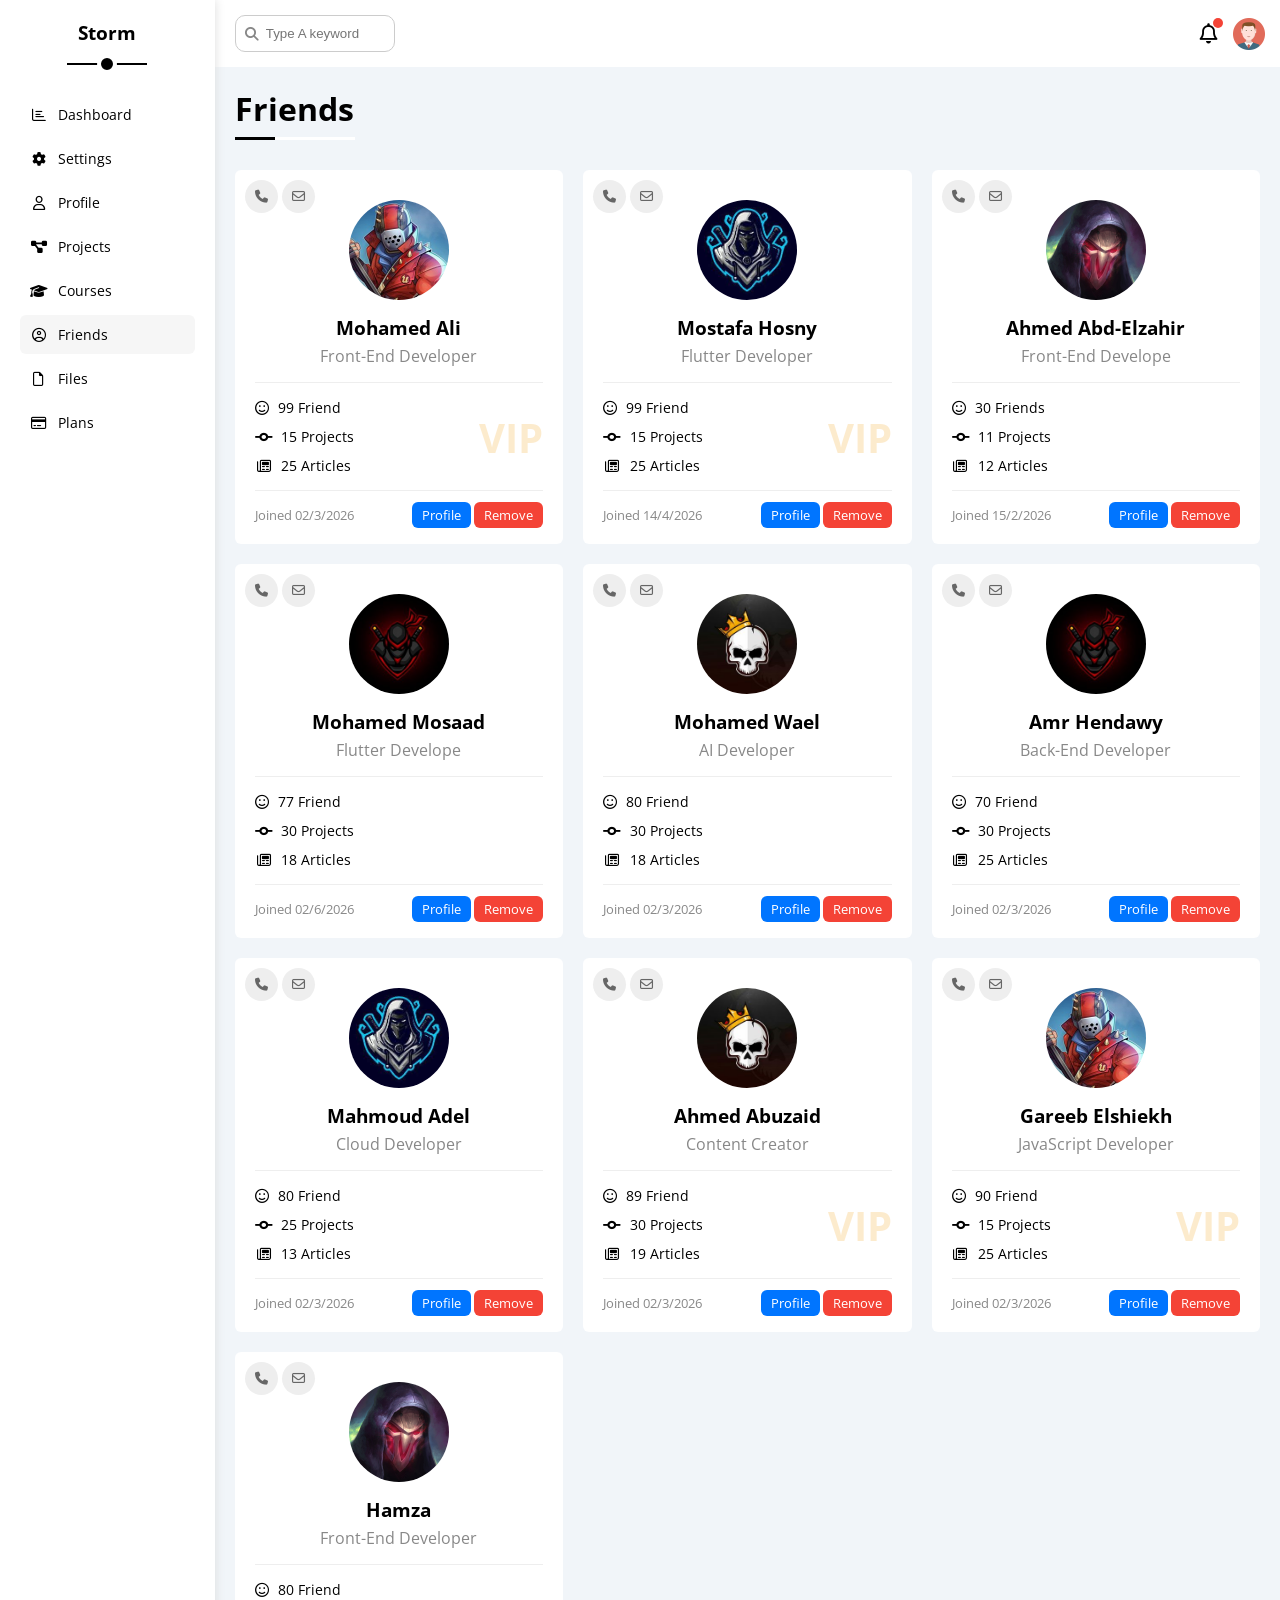
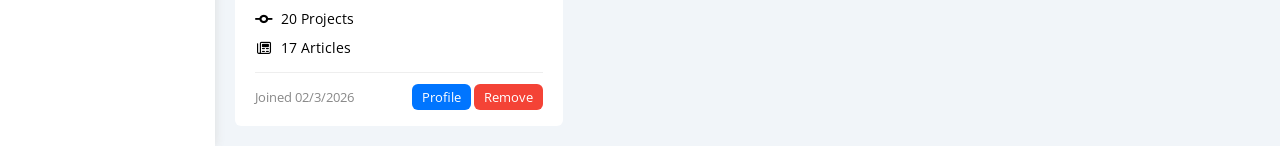
==== commit 6f5afa20: "Update friends page" ====
--- a/friends.html
+++ b/friends.html
@@ -142,6 +142,7 @@
                         <i class="fa-regular fa-newspaper fa-fw mr-5"></i>
                         <span>25 Articles</span>
                     </div>
+                    <span class="vip fw-bold c-orange">VIP</span>
                 </div>
                 <div class="info between-flex fs-13">
                     <span class="c-gray">Joined 14/4/2026</span>
